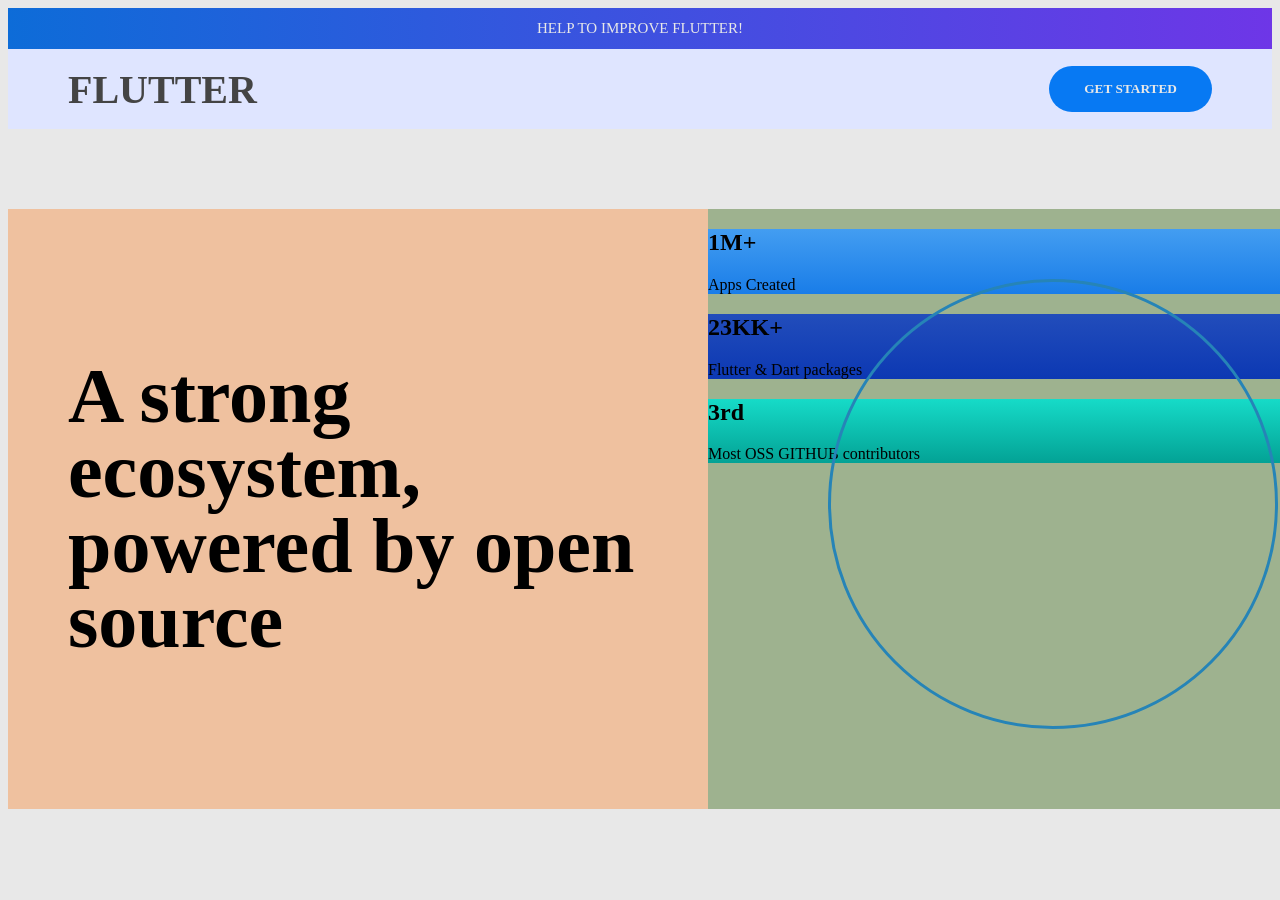
==== Lec1/index1.html @ d5603683 "Add files via upload" ====
<!DOCTYPE html>
<html lang="en">
<head>
    <meta charset="UTF-8">
    <meta name="viewport" content="width=device-width, initial-scale=1.0">
    <title>Task</title>
    <link rel="stylesheet" href="style1.css">
</head>
<body>
    <div class="top-banner">
        HELP TO IMPROVE FLUTTER! 
    </div>
    <nav class="navbar">
        <div class="logo">
            FLUTTER
        </div>
        <div class="nav-right">
            <button class="start-btn">GET STARTED</button>
        </div>
    </nav>
    <section class="hero">
        <div class="left">
            <div class="text-box">
                <h1>A strong ecosystem, powered by open source</h1>
            </div>
        </div>

        <div class="right">
            <div class="circle"></div>
            <div class="card1">
                <h2>1M+</h2>
                <p>Apps Created</p>
            </div>
            <div class="card2">
                <h2>23KK+</h2>
                <p>Flutter & Dart packages</p>
            </div>
            <div class="card3">
                <h2>3rd</h2>
                <p>Most OSS GITHUB contributors</p>
            </div>

            <div class="avatar1"></div>
            <div class="avatar1"></div>

        </div>
    </section>
</body>
</html>
---- Lec1/style1.css ----
*{
    box-sizing: border-box;
    font-family: 'Times New Roman', Times, serif;
}

body{
    background: #e8e8e8;
}

.top-banner{
    background: linear-gradient(to right, #0d6cd8,#6e36e7);
    color: #e8e8e8;
    text-align: center;
    padding: 12px;
    font-size: 15px;
}

.navbar{
    height: 80px;
    background: #dfe5ff;
    display: flex;
    align-items: center;
    justify-content: space-between;
    padding: 0 60px;
}

.logo{
    font-size: 40px;
    font-weight: bold;
    color: #444;
}

.nav-right{
    display: flex;
    gap: 15px;
}

.search-btn{
    height: 50px;
    width: 50px;
    border: none;
    border-radius: 50%;
    font-size: 20px;
    background: #e0f70d;
    cursor: pointer;
}

.start-btn{
    padding: 15px 35px;
    border: none;
    border-radius: 30px;
    background: #0779f3;
    color: #e8e8e8;
    font-weight: bold;
    cursor: pointer;
}

.hero{
    width: 1400px;
    margin: 80px auto;
    display: grid;
    grid-template-columns: 1fr 1fr;
    min-height: 600px;
}

.left{
    background: #efc19f;
    display: flex;
    align-items: center;
    padding-left: 60px;
}

.text-box{
    font-size: 78px;
    line-height: 0.96;
    font-weight: 900;
}

.text-box h1{
    font-size: 78px;
    line-height: 0.96;
    font-weight: 900;
}

.right{
    background: #9eb28f;
    position: relative;
    overflow: hidden ;
}

.circle{
    position: absolute;
    height: 450px;
    width: 450px;
    border: 3px solid #2684b7;
    border-radius: 50%;
    top: 70px;
    left: 120px;
}

.card{
    position: absolute;
    color: #e8e8e8;
    border-radius: 12px;
    padding: 30px;
    width: 180px;
    text-align: center;
    box-shadow: 0 10px 20px rgba( 0, 0, 0, 0.15);
}

.card h2{
    font-size: 60px;
    margin-bottom: 10px;
}

.card p{
    font-size: 16px;
    font-weight: 600;
}

.card1{
    background: linear-gradient(#439df1,#197de8);
    top: 140px;
    left: 30px;
}

.card2{
    background: linear-gradient(#224dbb,#0c38b3);
    top: 200px;
    left: 30px;
}

.card3{
    background: linear-gradient(#16dbc8,#03a295);
    top: 60px;
    left: 160px;
}

.avatar{
    position: absolute;
    height: 150px;
    width: 150px;
    border-radius: 50%;
    background: #dfe5ff;
    overflow: hidden;
}

.avatar1{
    top: 30px;
    right: 140px;
    background: url(https://plus.unsplash.com/premium_photo-1780768331673-3cd1f1d89a01?q=80&w=1974&auto=format&fit=crop&ixlib=rb-4.1.0&ixid=M3wxMjA3fDB8MHxwaG90by1wYWdlfHx8fGVufDB8fHx8fA%3D%3D)center/cover;
}

.avatar2{
    top: 70px;
    right: 170px;
    background: url(https://plus.unsplash.com/premium_photo-1780768331673-3cd1f1d89a01?q=80&w=1974&auto=format&fit=crop&ixlib=rb-4.1.0&ixid=M3wxMjA3fDB8MHxwaG90by1wYWdlfHx8fGVufDB8fHx8fA%3D%3D)center/cover;
}
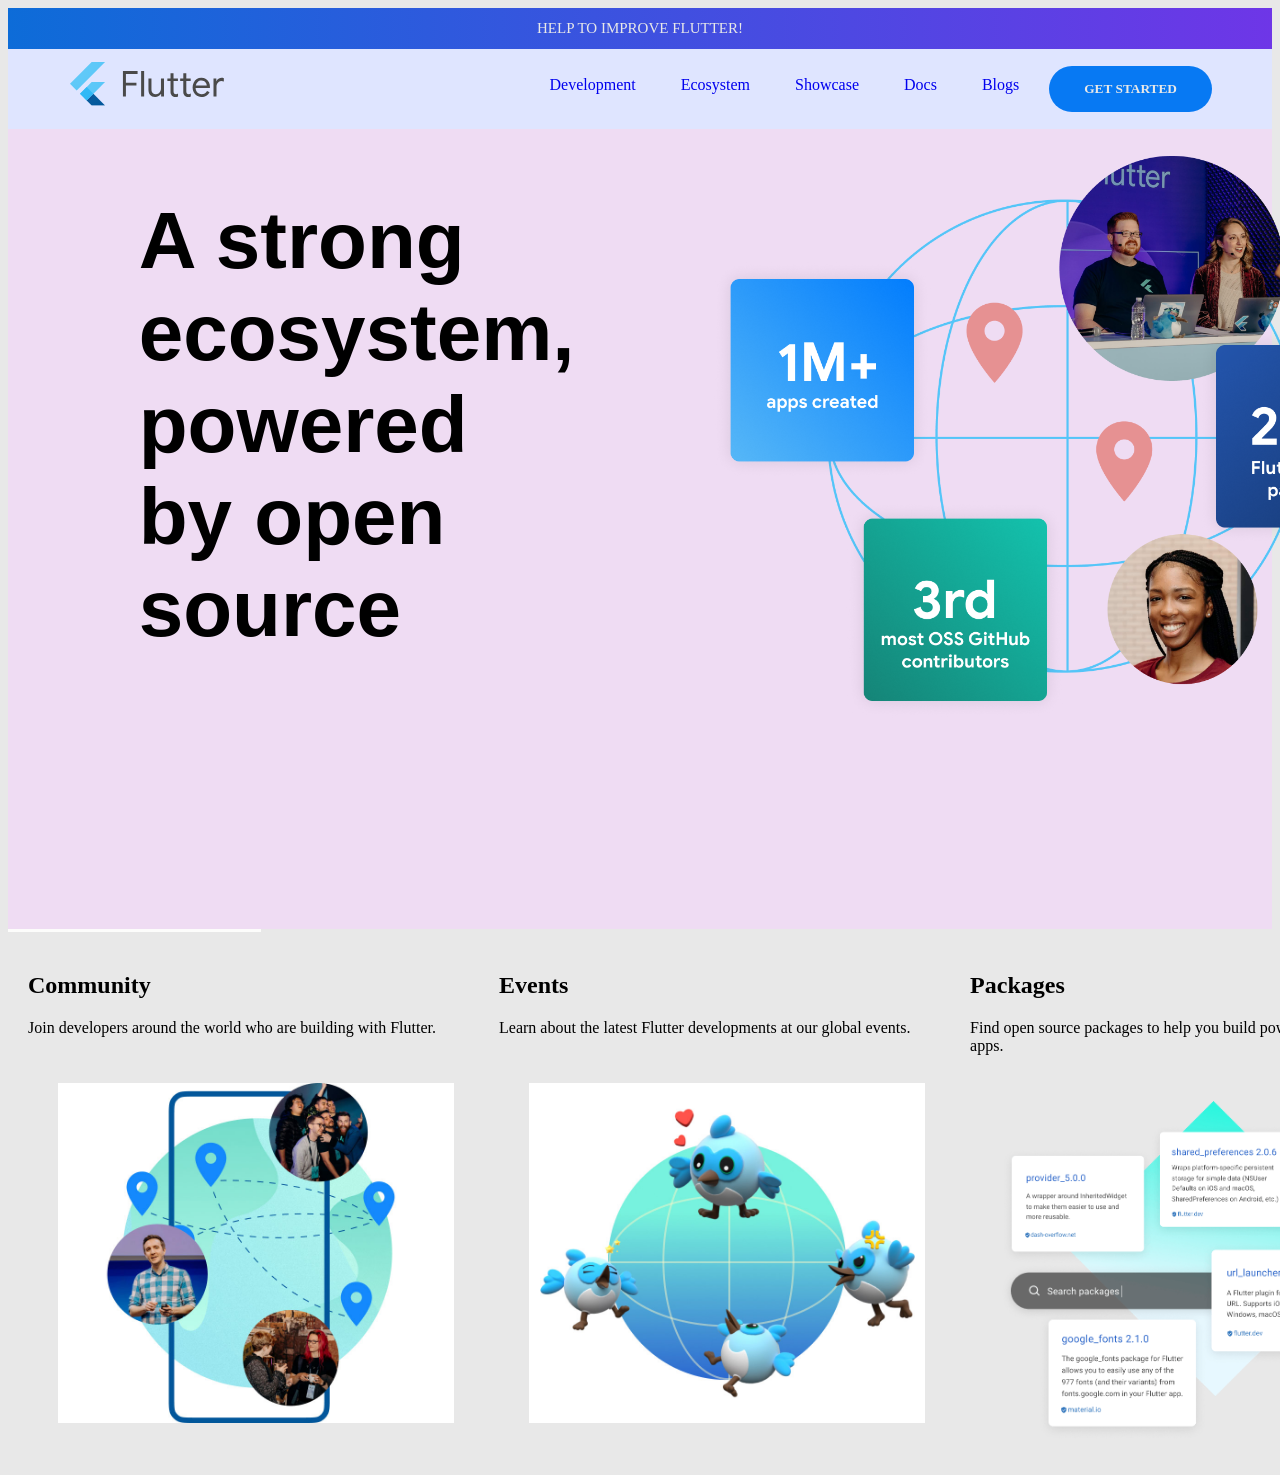
==== commit 4e4f4dd5: "Add files via upload" ====
--- a/Lec1/index1.html
+++ b/Lec1/index1.html
@@ -12,38 +12,46 @@
     </div>
     <nav class="navbar">
         <div class="logo">
-            FLUTTER
+            <img src="logo.svg" alt="logo">
         </div>
-        <div class="nav-right">
+        <div class="tools">
+            <a href="Development">Development</a>
+            <a href="Ecosystem">Ecosystem</a>
+            <a href="Showcase">Showcase</a>
+            <a href="Docs">Docs</a>
+            <a href="Blogs">Blogs</a>
             <button class="start-btn">GET STARTED</button>
         </div>
     </nav>
-    <section class="hero">
-        <div class="left">
-            <div class="text-box">
-                <h1>A strong ecosystem, powered by open source</h1>
-            </div>
+
+    <section>
+        <div class="text">
+            <h1>A strong <br> ecosystem,<br> powered by  open source</h1>
+        </div>
+        <img src="picture1.png" alt="picture">
+        <div class="text1">
+        <p>From packages and plugins to friendly developers, find all of the resources you need to be successful with Flutter.</p>
+        </div>
+    </section>
+
+    <div class="section1">
+        <div class="card">
+            <h2>Community</h2>
+            <p>Join developers around the world who are building with Flutter.</p>
+            <img src="picture2.jpg" alt="picture2">
+        </div>
+        <div class="card">
+            <h2>Events</h2>
+            <p>Learn about the latest Flutter developments at our global events.</p>
+            <img src="picture3.jpg" alt="picture3">
+        </div>
+        <div class="card">
+            <h2>Packages</h2>
+            <p>Find open source packages to help you build powerful Flutter apps.</p>
+            <img src="picture4.png" alt="picture4">
         </div>
 
-        <div class="right">
-            <div class="circle"></div>
-            <div class="card1">
-                <h2>1M+</h2>
-                <p>Apps Created</p>
-            </div>
-            <div class="card2">
-                <h2>23KK+</h2>
-                <p>Flutter & Dart packages</p>
-            </div>
-            <div class="card3">
-                <h2>3rd</h2>
-                <p>Most OSS GITHUB contributors</p>
-            </div>
+        
 
-            <div class="avatar1"></div>
-            <div class="avatar1"></div>
-
-        </div>
-    </section>
 </body>
 </html>
--- a/Lec1/style1.css
+++ b/Lec1/style1.css
@@ -30,7 +30,7 @@
     color: #444;
 }
 
-.nav-right{
+.tools{
     display: flex;
     gap: 15px;
 }
@@ -55,104 +55,47 @@
     cursor: pointer;
 }
 
-.hero{
-    width: 1400px;
-    margin: 80px auto;
-    display: grid;
-    grid-template-columns: 1fr 1fr;
-    min-height: 600px;
+.tools a{
+    text-decoration: none;
+    justify-content: space-between;
+    align-items: center;
+    padding: 10px 15px;
 }
 
-.left{
-    background: #efc19f;
+section{
+    height: 800px;
+    background-color: #efdcf3;
     display: flex;
-    align-items: center;
-    padding-left: 60px;
 }
 
-.text-box{
-    font-size: 78px;
-    line-height: 0.96;
-    font-weight: 900;
+section h1{
+    font-family: Arial, Helvetica, sans-serif;
+    font-size: 80px;
+    display: flex;
+    padding-left: 30%;
 }
 
-.text-box h1{
-    font-size: 78px;
-    line-height: 0.96;
-    font-weight: 900;
+section img{
+    height: 600px;
+    padding-left: 20%;
 }
 
-.right{
-    background: #9eb28f;
-    position: relative;
-    overflow: hidden ;
-}
-
-.circle{
-    position: absolute;
-    height: 450px;
-    width: 450px;
-    border: 3px solid #2684b7;
-    border-radius: 50%;
-    top: 70px;
-    left: 120px;
+.section1{
+    height: 80%;
+    width: 20%;
+    border-top: 3px solid rgb(252, 252, 251);
+    padding: 20px;
+    display: flex;
+    gap: 15px;
 }
 
 .card{
-    position: absolute;
-    color: #e8e8e8;
-    border-radius: 12px;
-    padding: 30px;
-    width: 180px;
-    text-align: center;
-    box-shadow: 0 10px 20px rgba( 0, 0, 0, 0.15);
+    width:auto ;
+    height: 60px;
 }
 
-.card h2{
-    font-size: 60px;
-    margin-bottom: 10px;
-}
-
-.card p{
-    font-size: 16px;
-    font-weight: 600;
-}
-
-.card1{
-    background: linear-gradient(#439df1,#197de8);
-    top: 140px;
-    left: 30px;
-}
-
-.card2{
-    background: linear-gradient(#224dbb,#0c38b3);
-    top: 200px;
-    left: 30px;
-}
-
-.card3{
-    background: linear-gradient(#16dbc8,#03a295);
-    top: 60px;
-    left: 160px;
-}
-
-.avatar{
-    position: absolute;
-    height: 150px;
-    width: 150px;
-    border-radius: 50%;
-    background: #dfe5ff;
-    overflow: hidden;
-}
-
-.avatar1{
-    top: 30px;
-    right: 140px;
-    background: url(https://plus.unsplash.com/premium_photo-1780768331673-3cd1f1d89a01?q=80&w=1974&auto=format&fit=crop&ixlib=rb-4.1.0&ixid=M3wxMjA3fDB8MHxwaG90by1wYWdlfHx8fGVufDB8fHx8fA%3D%3D)center/cover;
-}
-
-.avatar2{
-    top: 70px;
-    right: 170px;
-    background: url(https://plus.unsplash.com/premium_photo-1780768331673-3cd1f1d89a01?q=80&w=1974&auto=format&fit=crop&ixlib=rb-4.1.0&ixid=M3wxMjA3fDB8MHxwaG90by1wYWdlfHx8fGVufDB8fHx8fA%3D%3D)center/cover;
+.card img{
+    height: 400px;
+    padding: 30px;
+    width: auto;
 }
